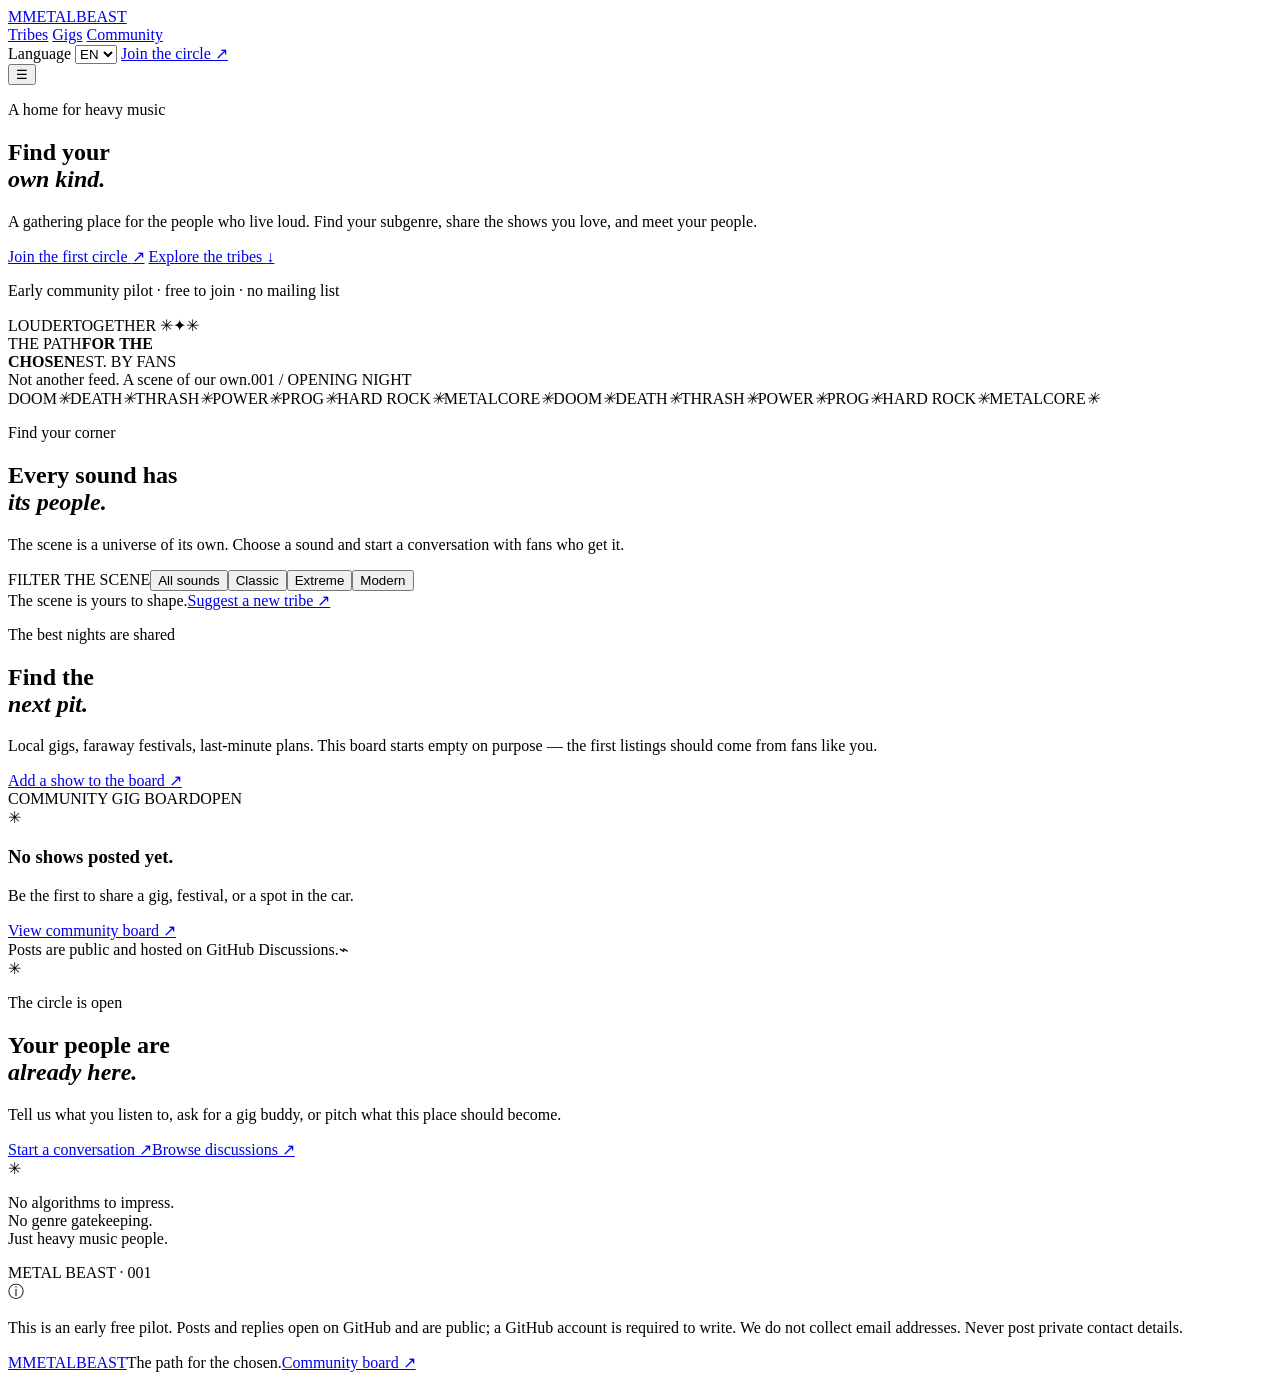
==== rock/index.html @ 9f5025ba "Add Metal Beast community pilot" ====
<!doctype html>
<html lang="en">
<head>
  <meta charset="utf-8">
  <meta name="viewport" content="width=device-width, initial-scale=1">
  <meta name="theme-color" content="#111110">
  <meta name="description" content="A home for heavy music fans. Find your subgenre, share the shows you love, and meet your people.">
  <title>Metal Beast — The Path for the Chosen</title>
  <link rel="stylesheet" href="style.css">
</head>
<body>
  <div class="grain" aria-hidden="true"></div>
  <header class="site-header">
    <a class="brand" href="#top" aria-label="Metal Beast home"><span class="brand-mark">M</span><span>METAL<span class="brand-accent">BEAST</span></span></a>
    <nav class="main-nav" aria-label="Main navigation">
      <a href="#tribes" data-i18n="navTribes">Tribes</a>
      <a href="#gigs" data-i18n="navGigs">Gigs</a>
      <a href="#board" data-i18n="navBoard">Community</a>
    </nav>
    <div class="header-actions">
      <label class="sr-only" for="language" data-i18n="languageLabel">Language</label>
      <select id="language" aria-label="Language"><option value="en">EN</option><option value="ru">RU</option><option value="es">ES</option><option value="fr">FR</option><option value="de">DE</option><option value="pt">PT</option></select>
      <a class="button button-small button-outline" href="https://github.com/shepilov56-glitch/claimkit-flight-claims-demo/discussions/new?category=general" target="_blank" rel="noopener" data-i18n="joinTop">Join the circle ↗</a>
    </div>
    <button class="menu-toggle" type="button" aria-label="Open menu" aria-expanded="false">☰</button>
  </header>

  <main id="top">
    <section class="hero section-wrap">
      <div class="hero-copy">
        <p class="eyebrow"><span class="pulse"></span><span data-i18n="eyebrow">A home for heavy music</span></p>
        <h1><span data-i18n="heroLine1">Find your</span><br><em data-i18n="heroLine2">own kind.</em></h1>
        <p class="hero-intro" data-i18n="heroIntro">A gathering place for the people who live loud. Find your subgenre, share the shows you love, and meet your people.</p>
        <div class="hero-actions">
          <a class="button button-hot" href="https://github.com/shepilov56-glitch/claimkit-flight-claims-demo/discussions/new?category=general" target="_blank" rel="noopener" data-i18n="joinButton">Join the first circle <span>↗</span></a>
          <a class="text-link" href="#tribes" data-i18n="exploreButton">Explore the tribes <span>↓</span></a>
        </div>
        <p class="micro-note" data-i18n="heroNote">Early community pilot · free to join · no mailing list</p>
      </div>
      <div class="hero-art" aria-label="Metal Beast graphic">
        <div class="art-ring ring-one"></div><div class="art-ring ring-two"></div>
        <div class="beast-face"><span class="horn horn-left"></span><span class="horn horn-right"></span><span class="eye eye-left"></span><span class="eye eye-right"></span><span class="snout"></span><span class="fang fang-left"></span><span class="fang fang-right"></span></div>
        <span class="art-word art-word-top">LOUDER</span><span class="art-word art-word-bottom">TOGETHER</span>
        <span class="art-star star-a">✳</span><span class="art-star star-b">✦</span><span class="art-star star-c">✳</span>
        <div class="art-stamp"><span>THE PATH</span><strong>FOR THE<br>CHOSEN</strong><span>EST. BY FANS</span></div>
      </div>
      <div class="hero-bottom"><span data-i18n="heroBottom">Not another feed. A scene of our own.</span><span class="hero-index">001 / OPENING NIGHT</span></div>
    </section>

    <section class="marquee" aria-label="Heavy music genres"><div class="marquee-track"><span>DOOM</span><i>✳</i><span>DEATH</span><i>✳</i><span>THRASH</span><i>✳</i><span>POWER</span><i>✳</i><span>PROG</span><i>✳</i><span>HARD ROCK</span><i>✳</i><span>METALCORE</span><i>✳</i><span>DOOM</span><i>✳</i><span>DEATH</span><i>✳</i><span>THRASH</span><i>✳</i><span>POWER</span><i>✳</i><span>PROG</span><i>✳</i><span>HARD ROCK</span><i>✳</i><span>METALCORE</span><i>✳</i></div></section>

    <section class="section-wrap tribes-section" id="tribes">
      <div class="section-heading">
        <div><p class="eyebrow" data-i18n="tribeEyebrow">Find your corner</p><h2 data-i18n="tribeTitle">Every sound has<br><em>its people.</em></h2></div>
        <p class="section-lead" data-i18n="tribeLead">The scene is a universe of its own. Choose a sound and start a conversation with fans who get it.</p>
      </div>
      <div class="filter-bar" role="group" aria-label="Filter music tribes"><span data-i18n="filterLabel">FILTER THE SCENE</span><button class="filter-chip active" data-filter="all" data-i18n="filterAll">All sounds</button><button class="filter-chip" data-filter="classic" data-i18n="filterClassic">Classic</button><button class="filter-chip" data-filter="extreme" data-i18n="filterExtreme">Extreme</button><button class="filter-chip" data-filter="modern" data-i18n="filterModern">Modern</button></div>
      <div class="tribe-grid" id="tribeGrid"></div>
      <div class="section-tail"><span data-i18n="tribeTail">The scene is yours to shape.</span><a class="text-link" href="https://github.com/shepilov56-glitch/claimkit-flight-claims-demo/discussions/new?category=ideas" target="_blank" rel="noopener" data-i18n="suggestTribe">Suggest a new tribe ↗</a></div>
    </section>

    <section class="night-section" id="gigs">
      <div class="section-wrap night-inner">
        <div class="night-copy"><p class="eyebrow eyebrow-light" data-i18n="gigEyebrow">The best nights are shared</p><h2 data-i18n="gigTitle">Find the<br><em>next pit.</em></h2><p data-i18n="gigIntro">Local gigs, faraway festivals, last-minute plans. This board starts empty on purpose — the first listings should come from fans like you.</p><a class="button button-hot" href="https://github.com/shepilov56-glitch/claimkit-flight-claims-demo/discussions/new?category=show-and-tell" target="_blank" rel="noopener" data-i18n="addGig">Add a show to the board <span>↗</span></a></div>
        <div class="gig-board"><div class="gig-board-head"><span class="live-dot"></span><span data-i18n="gigBoardTitle">COMMUNITY GIG BOARD</span><span class="board-tag" data-i18n="gigTag">OPEN</span></div><div class="empty-gig"><span class="empty-symbol">✳</span><h3 data-i18n="emptyGigTitle">No shows posted yet.</h3><p data-i18n="emptyGigText">Be the first to share a gig, festival, or a spot in the car.</p><a href="https://github.com/shepilov56-glitch/claimkit-flight-claims-demo/discussions" target="_blank" rel="noopener" data-i18n="viewBoard">View community board ↗</a></div><div class="gig-board-foot"><span data-i18n="gigFoot">Posts are public and hosted on GitHub Discussions.</span><span>⌁</span></div></div>
      </div>
    </section>

    <section class="section-wrap board-section" id="board">
      <div class="board-cta">
        <div class="board-ornament">✳</div><div class="board-copy"><p class="eyebrow" data-i18n="boardEyebrow">The circle is open</p><h2 data-i18n="boardTitle">Your people are<br><em>already here.</em></h2><p data-i18n="boardIntro">Tell us what you listen to, ask for a gig buddy, or pitch what this place should become.</p><div class="board-actions"><a class="button button-dark" href="https://github.com/shepilov56-glitch/claimkit-flight-claims-demo/discussions/new?category=general" target="_blank" rel="noopener" data-i18n="startTalk">Start a conversation ↗</a><a class="text-link text-link-light" href="https://github.com/shepilov56-glitch/claimkit-flight-claims-demo/discussions" target="_blank" rel="noopener" data-i18n="browseTalk">Browse discussions ↗</a></div></div><div class="board-aside"><div class="big-star">✳</div><p data-i18n="boardAside">No algorithms to impress.<br>No genre gatekeeping.<br>Just heavy music people.</p><span>METAL BEAST · 001</span></div>
      </div>
      <div class="privacy-note"><span>ⓘ</span><p data-i18n="privacyNote">This is an early free pilot. Posts and replies open on GitHub and are public; a GitHub account is required to write. We do not collect email addresses. Never post private contact details.</p></div>
    </section>
  </main>

  <footer class="site-footer"><a class="brand" href="#top"><span class="brand-mark">M</span><span>METAL<span class="brand-accent">BEAST</span></span></a><span data-i18n="footerLine">The path for the chosen.</span><a href="https://github.com/shepilov56-glitch/claimkit-flight-claims-demo/discussions" target="_blank" rel="noopener" data-i18n="footerCommunity">Community board ↗</a></footer>
  <script src="app.js"></script>
</body>
</html>
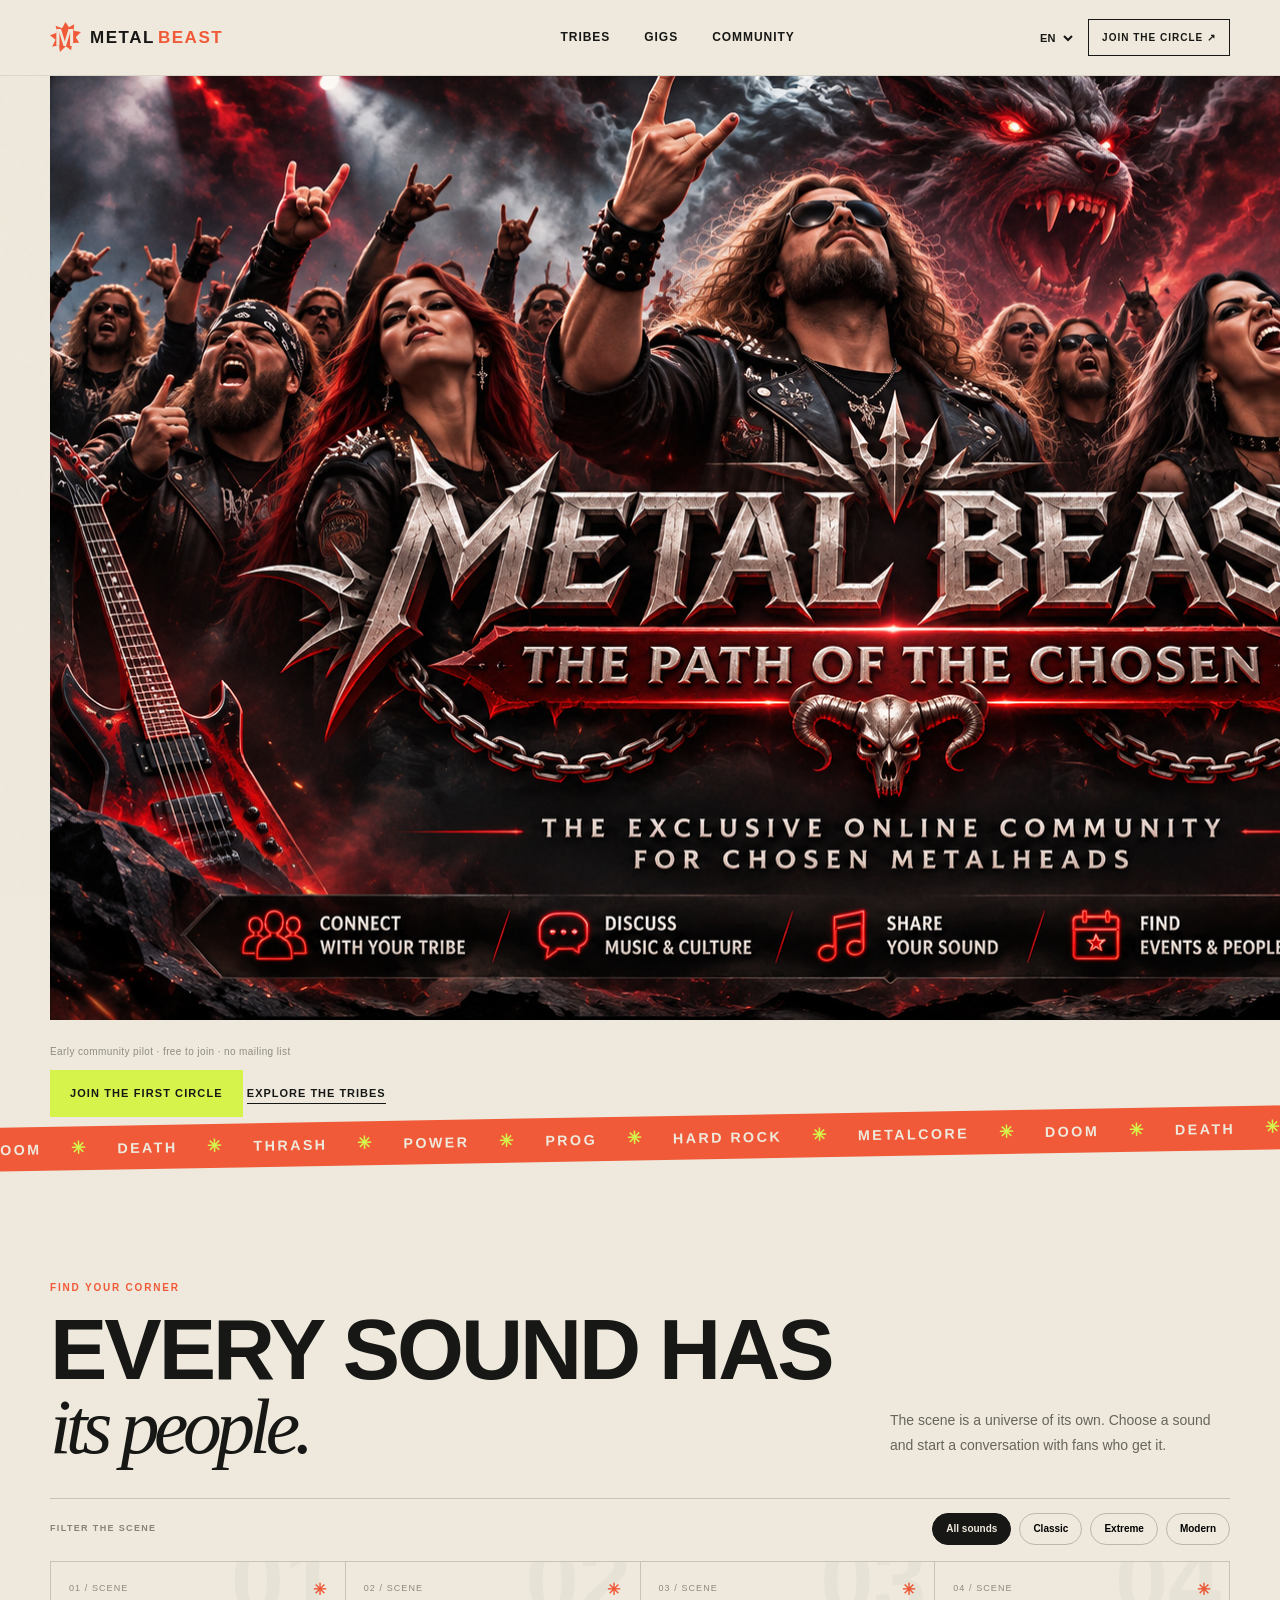
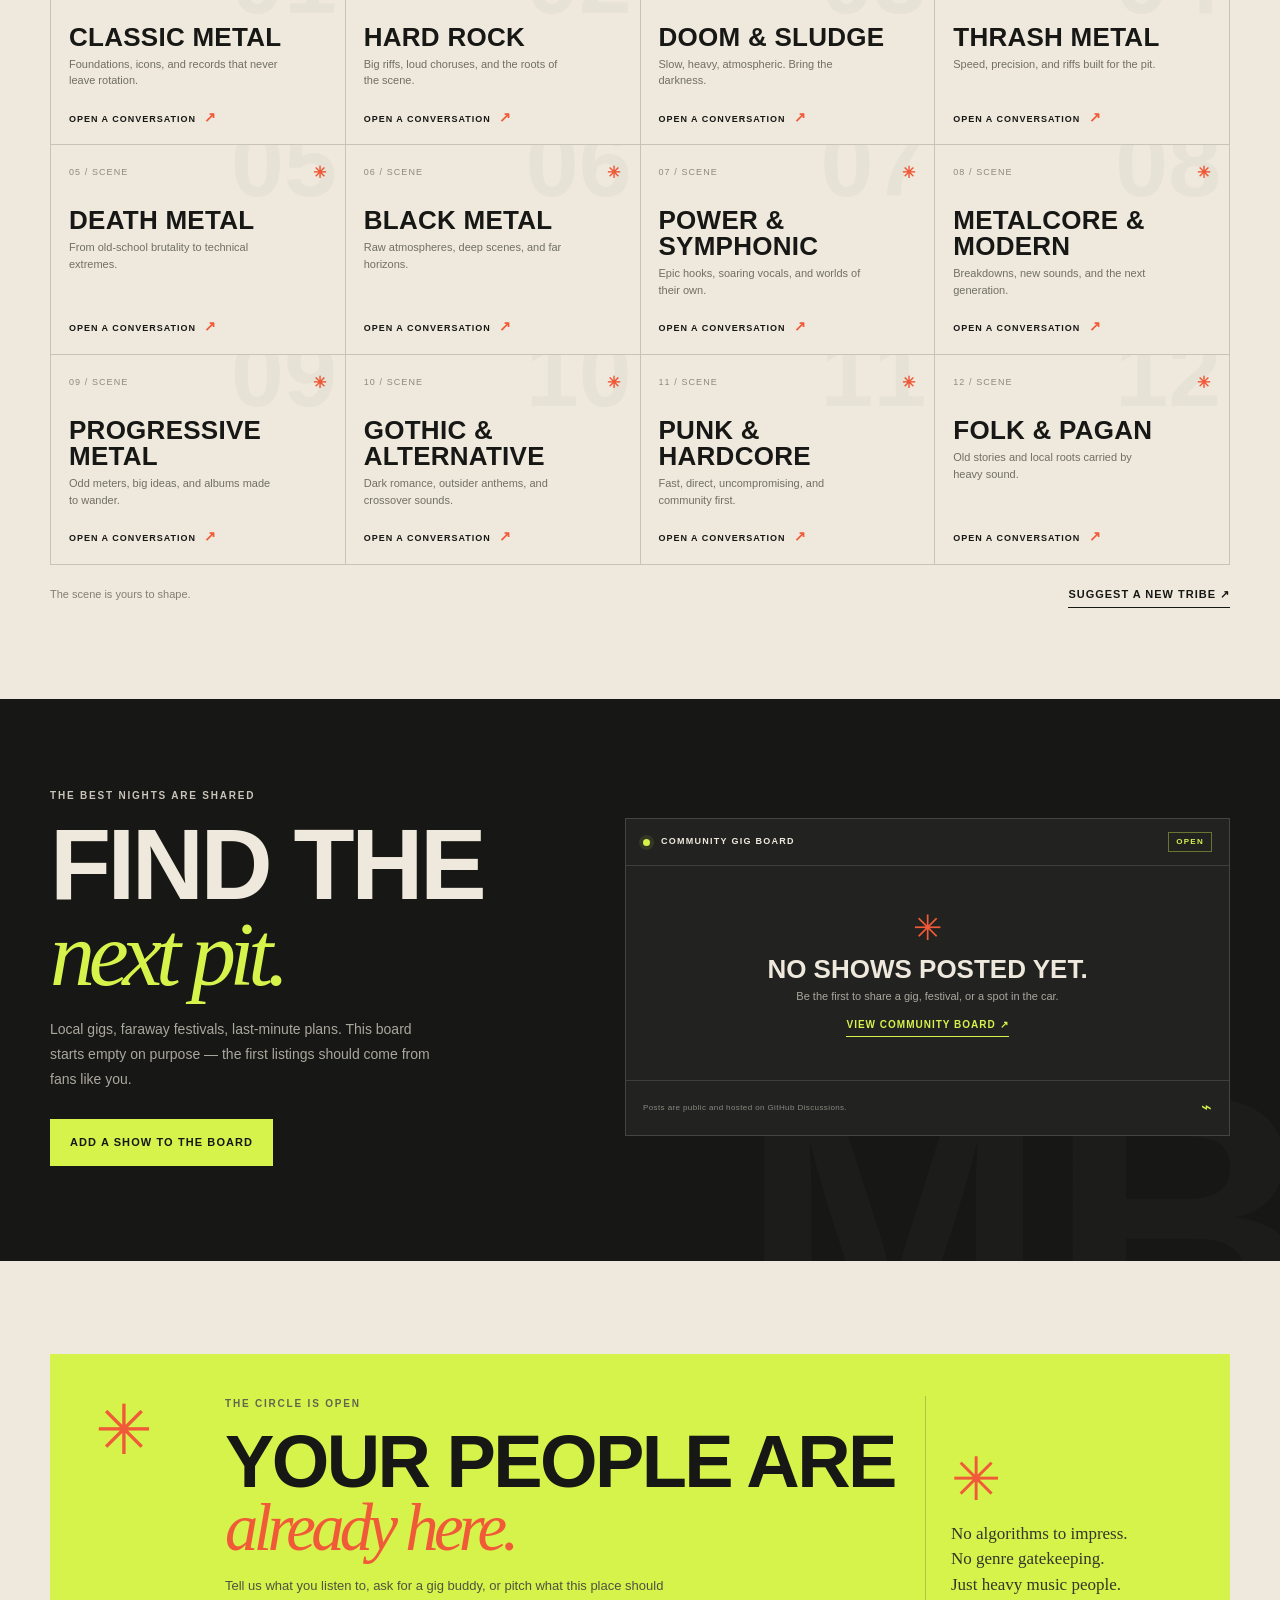
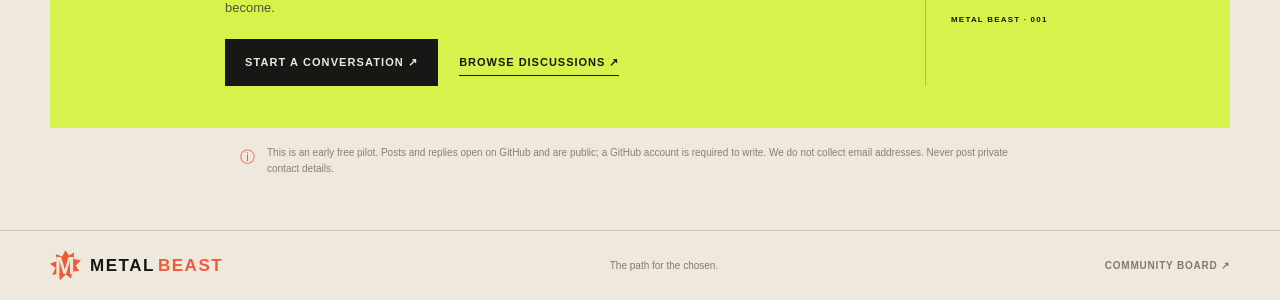
==== commit 5cee0dec: "Use Metal Beast poster on pilot page" ====
--- a/rock/index.html
+++ b/rock/index.html
@@ -26,25 +26,13 @@
   </header>
 
   <main id="top">
-    <section class="hero section-wrap">
-      <div class="hero-copy">
-        <p class="eyebrow"><span class="pulse"></span><span data-i18n="eyebrow">A home for heavy music</span></p>
-        <h1><span data-i18n="heroLine1">Find your</span><br><em data-i18n="heroLine2">own kind.</em></h1>
-        <p class="hero-intro" data-i18n="heroIntro">A gathering place for the people who live loud. Find your subgenre, share the shows you love, and meet your people.</p>
-        <div class="hero-actions">
-          <a class="button button-hot" href="https://github.com/shepilov56-glitch/claimkit-flight-claims-demo/discussions/new?category=general" target="_blank" rel="noopener" data-i18n="joinButton">Join the first circle <span>↗</span></a>
-          <a class="text-link" href="#tribes" data-i18n="exploreButton">Explore the tribes <span>↓</span></a>
-        </div>
+    <section class="hero-poster-wrap section-wrap" aria-label="Metal Beast — The Path for the Chosen">
+      <img class="hero-poster" src="assets/Металлический%20зверь_%20избранный%20путь.png" alt="Metal Beast: The Path of the Chosen — an online community for metalheads to connect, discuss music, share music, and find events." width="1672" height="944">
+      <div class="hero-poster-actions">
         <p class="micro-note" data-i18n="heroNote">Early community pilot · free to join · no mailing list</p>
+        <a class="button button-hot" href="https://github.com/shepilov56-glitch/claimkit-flight-claims-demo/discussions/new?category=general" target="_blank" rel="noopener" data-i18n="joinButton">Join the first circle <span>↗</span></a>
+        <a class="text-link" href="#tribes" data-i18n="exploreButton">Explore the tribes <span>↓</span></a>
       </div>
-      <div class="hero-art" aria-label="Metal Beast graphic">
-        <div class="art-ring ring-one"></div><div class="art-ring ring-two"></div>
-        <div class="beast-face"><span class="horn horn-left"></span><span class="horn horn-right"></span><span class="eye eye-left"></span><span class="eye eye-right"></span><span class="snout"></span><span class="fang fang-left"></span><span class="fang fang-right"></span></div>
-        <span class="art-word art-word-top">LOUDER</span><span class="art-word art-word-bottom">TOGETHER</span>
-        <span class="art-star star-a">✳</span><span class="art-star star-b">✦</span><span class="art-star star-c">✳</span>
-        <div class="art-stamp"><span>THE PATH</span><strong>FOR THE<br>CHOSEN</strong><span>EST. BY FANS</span></div>
-      </div>
-      <div class="hero-bottom"><span data-i18n="heroBottom">Not another feed. A scene of our own.</span><span class="hero-index">001 / OPENING NIGHT</span></div>
     </section>
 
     <section class="marquee" aria-label="Heavy music genres"><div class="marquee-track"><span>DOOM</span><i>✳</i><span>DEATH</span><i>✳</i><span>THRASH</span><i>✳</i><span>POWER</span><i>✳</i><span>PROG</span><i>✳</i><span>HARD ROCK</span><i>✳</i><span>METALCORE</span><i>✳</i><span>DOOM</span><i>✳</i><span>DEATH</span><i>✳</i><span>THRASH</span><i>✳</i><span>POWER</span><i>✳</i><span>PROG</span><i>✳</i><span>HARD ROCK</span><i>✳</i><span>METALCORE</span><i>✳</i></div></section>
--- a/rock/style.css
+++ b/rock/style.css
@@ -0,0 +1,5 @@
+:root{--ink:#171715;--paper:#eee9dc;--paper2:#e3ddcf;--acid:#d5f34a;--red:#f15a38;--muted:#77766f;--line:#c9c3b6;--dark:#111110;--serif:Georgia,'Times New Roman',serif;--display:'Barlow Condensed','Arial Narrow',Impact,sans-serif;--body:'DM Sans',Arial,sans-serif}
+*{box-sizing:border-box}html{scroll-behavior:smooth}body{margin:0;background:var(--paper);color:var(--ink);font:15px/1.55 var(--body),sans-serif}a{color:inherit;text-decoration:none}button,select{font:inherit}button,a,select{-webkit-tap-highlight-color:transparent}.grain{position:fixed;inset:0;pointer-events:none;z-index:10;opacity:.055;background-image:url("data:image/svg+xml,%3Csvg viewBox='0 0 180 180' xmlns='http://www.w3.org/2000/svg'%3E%3Cfilter id='n'%3E%3CfeTurbulence type='fractalNoise' baseFrequency='.86' numOctaves='3' stitchTiles='stitch'/%3E%3C/filter%3E%3Crect width='100%25' height='100%25' filter='url(%23n)' opacity='.37'/%3E%3C/svg%3E")}.section-wrap{width:min(1180px,calc(100% - 64px));margin-inline:auto}.site-header{height:76px;padding:0 max(32px,calc((100vw - 1180px)/2));display:flex;align-items:center;justify-content:space-between;border-bottom:1px solid #1b1b1718;background:var(--paper);position:relative;z-index:20}.brand{display:flex;align-items:center;gap:9px;font:800 17px/1 var(--display);letter-spacing:.09em}.brand-mark{width:31px;height:31px;display:grid;place-items:center;background:var(--red);color:var(--paper);font:900 24px/1 var(--display);clip-path:polygon(50% 0,61% 17%,78% 7%,76% 28%,100% 32%,83% 49%,94% 67%,72% 68%,68% 91%,51% 78%,32% 97%,29% 75%,7% 80%,18% 57%,0 43%,24% 34%,18% 12%,39% 20%)}.brand-accent{color:var(--red);margin-left:3px}.main-nav{display:flex;align-items:center;gap:34px;margin-left:100px}.main-nav a{font-size:12px;font-weight:700;letter-spacing:.08em;text-transform:uppercase;transition:color .18s}.main-nav a:hover,.text-link:hover{color:var(--red)}.header-actions{display:flex;align-items:center;gap:12px}.header-actions select{border:0;background:transparent;color:var(--ink);font-size:11px;font-weight:700;padding:7px 4px;cursor:pointer}.button{display:inline-flex;align-items:center;justify-content:center;gap:14px;font-size:11px;font-weight:800;letter-spacing:.1em;text-transform:uppercase;padding:15px 20px;transition:transform .18s,background .18s,color .18s}.button:hover{transform:translateY(-2px)}.button-small{padding:10px 13px;font-size:10px}.button-outline{border:1px solid var(--ink)}.button-outline:hover{background:var(--ink);color:var(--paper)}.button-hot{background:var(--acid);color:var(--ink)}.button-hot:hover{background:#e3ff56}.button-dark{background:var(--ink);color:var(--paper)}.button-dark:hover{background:var(--red);color:#fff}.button span{font-size:17px;line-height:0}.menu-toggle{display:none;border:0;background:transparent;font-size:22px}.hero{position:relative;min-height:570px;padding:91px 0 58px;display:grid;grid-template-columns:1.03fr .97fr;align-items:center}.hero-copy{position:relative;z-index:2}.eyebrow{margin:0 0 18px;font-size:10px;font-weight:800;letter-spacing:.18em;text-transform:uppercase;color:#57574f;display:flex;align-items:center;gap:9px}.pulse,.live-dot{display:inline-block;width:8px;height:8px;border-radius:50%;background:var(--red);box-shadow:0 0 0 4px #f15a3820}.hero h1,.section-heading h2,.night-copy h2,.board-copy h2{font:800 clamp(70px,9vw,132px)/.82 var(--display);letter-spacing:-.035em;text-transform:uppercase;margin:0}.hero h1 em,.section-heading h2 em,.night-copy h2 em,.board-copy h2 em{font-family:var(--serif);font-size:.9em;font-weight:400;text-transform:none;letter-spacing:-.07em}.hero-intro{max-width:470px;margin:25px 0 0;color:#57574f;font-size:16px;line-height:1.7}.hero-actions{display:flex;align-items:center;gap:25px;margin-top:29px}.text-link{font-size:11px;font-weight:800;letter-spacing:.09em;text-transform:uppercase;border-bottom:1px solid currentColor;padding:4px 0;transition:color .18s}.text-link span{color:var(--red);margin-left:7px;font-size:16px}.micro-note{font-size:10px;color:#8f8b80;margin-top:18px;letter-spacing:.04em}.hero-art{height:430px;position:relative;display:grid;place-items:center;overflow:hidden}.hero-art:before{content:"";position:absolute;width:350px;height:350px;border-radius:50%;background:var(--acid);top:40px;left:50%;transform:translateX(-50%)}.art-ring{position:absolute;border:1px solid #17171538;border-radius:50%;left:50%;top:50%;transform:translate(-50%,-50%);z-index:1}.ring-one{width:404px;height:404px}.ring-two{width:450px;height:450px;border-style:dashed}.beast-face{width:210px;height:220px;position:relative;z-index:3;background:var(--ink);clip-path:polygon(11% 9%,31% 17%,39% 5%,50% 18%,65% 4%,72% 17%,90% 10%,86% 38%,97% 50%,86% 62%,83% 84%,65% 80%,50% 97%,37% 81%,17% 86%,16% 65%,3% 52%,14% 39%);transform:rotate(-3deg);filter:drop-shadow(9px 10px 0 #f15a38)}.horn{position:absolute;z-index:2;top:20px;width:52px;height:97px;background:var(--ink);clip-path:polygon(0 0,100% 45%,42% 100%)}.horn-left{left:31%;transform:rotate(-40deg)}.horn-right{right:20%;transform:scaleX(-1) rotate(-49deg)}.eye{position:absolute;top:89px;width:12px;height:20px;background:var(--acid);border-radius:50% 50% 40% 40%;transform:rotate(16deg)}.eye-left{left:63px}.eye-right{right:62px}.snout{position:absolute;left:50%;top:123px;width:47px;height:36px;border:4px solid var(--paper);border-radius:50% 50% 42% 42%;transform:translateX(-50%)}.fang{position:absolute;top:156px;width:0;height:0;border-left:9px solid transparent;border-right:9px solid transparent;border-top:25px solid var(--paper)}.fang-left{left:70px}.fang-right{right:70px}.art-word{position:absolute;z-index:4;font:800 15px var(--display);letter-spacing:.25em}.art-word-top{top:27px;right:40px;transform:rotate(8deg)}.art-word-bottom{bottom:32px;left:8px;transform:rotate(-7deg)}.art-star{position:absolute;color:var(--red);z-index:4;font-size:24px}.star-a{top:88px;left:12%}.star-b{bottom:89px;right:12%;font-size:32px}.star-c{top:50%;right:5%;font-size:16px}.art-stamp{position:absolute;z-index:4;bottom:31px;right:49px;width:93px;height:93px;border:1px solid var(--ink);border-radius:50%;display:flex;flex-direction:column;align-items:center;justify-content:center;text-align:center;transform:rotate(10deg);background:var(--paper);line-height:1.05}.art-stamp span{font:700 7px var(--body);letter-spacing:.12em}.art-stamp strong{font:800 15px/.9 var(--display);margin:5px 0}.hero-bottom{grid-column:1/-1;display:flex;justify-content:space-between;border-top:1px solid var(--line);padding-top:14px;margin-top:17px;color:#858176;font-size:10px;letter-spacing:.13em;text-transform:uppercase}.hero-index{font-weight:700}.marquee{overflow:hidden;background:var(--red);color:var(--paper);height:43px;display:flex;align-items:center;transform:rotate(-1deg) scale(1.02);margin:0 0 75px}.marquee-track{display:flex;align-items:center;gap:29px;white-space:nowrap;animation:scroll 32s linear infinite;font:800 14px var(--display);letter-spacing:.17em}.marquee-track i{font-style:normal;color:var(--acid);font-size:17px}@keyframes scroll{to{transform:translateX(-50%)}}.tribes-section{padding:45px 0 91px}.section-heading{display:flex;align-items:end;justify-content:space-between;gap:45px;margin-bottom:37px}.section-heading h2,.night-copy h2,.board-copy h2{font-size:clamp(55px,7vw,86px);line-height:.86}.section-heading .eyebrow{color:var(--red)}.section-lead{max-width:340px;color:#68655c;font-size:14px;line-height:1.75;margin:0 0 4px}.filter-bar{display:flex;align-items:center;gap:8px;flex-wrap:wrap;border-top:1px solid var(--line);padding:14px 0 16px}.filter-bar>span{font-size:9px;font-weight:800;letter-spacing:.15em;margin-right:auto;color:#878276}.filter-chip{border:1px solid #bdb8aa;border-radius:99px;background:transparent;padding:7px 13px;font-size:10px;font-weight:700;cursor:pointer;transition:.2s}.filter-chip.active,.filter-chip:hover{background:var(--ink);border-color:var(--ink);color:var(--paper)}.tribe-grid{display:grid;grid-template-columns:repeat(4,1fr);border-top:1px solid var(--line);border-left:1px solid var(--line)}.tribe-card{min-height:174px;padding:18px 18px 16px;border-right:1px solid var(--line);border-bottom:1px solid var(--line);display:flex;flex-direction:column;position:relative;transition:background .2s;overflow:hidden}.tribe-card:before{content:attr(data-number);position:absolute;right:8px;top:-24px;font:900 95px/.9 var(--display);color:#17171508;transition:color .2s}.tribe-card:hover{background:var(--acid)}.tribe-card:hover:before{color:#17171512}.tribe-card[hidden]{display:none}.tribe-top{display:flex;justify-content:space-between;align-items:center;font-size:9px;letter-spacing:.12em;color:#8e897e;text-transform:uppercase}.tribe-glyph{font:800 16px var(--display);color:var(--red)}.tribe-card h3{font:800 26px/1 var(--display);text-transform:uppercase;letter-spacing:.01em;margin:25px 0 6px;position:relative}.tribe-card p{font-size:11px;color:#716e64;margin:0;line-height:1.5;max-width:210px}.tribe-card a{margin-top:auto;padding-top:18px;font-size:9px;font-weight:800;letter-spacing:.11em;text-transform:uppercase;position:relative;width:max-content}.tribe-card a span{color:var(--red);font-size:14px;padding-left:5px}.section-tail{display:flex;align-items:center;justify-content:space-between;padding-top:17px;font-size:11px;color:#827e74}.section-tail .text-link{color:var(--ink)}.night-section{background:var(--ink);color:var(--paper);padding:89px 0 95px;position:relative;overflow:hidden}.night-section:after{content:"MB";position:absolute;right:-35px;bottom:-110px;font:900 370px/.8 var(--display);color:#ffffff06;pointer-events:none}.night-inner{display:grid;grid-template-columns:.9fr 1.1fr;gap:80px;align-items:center;position:relative;z-index:1}.eyebrow-light{color:#c8c4b9}.night-copy h2{font-size:clamp(65px,8vw,100px)}.night-copy h2 em{color:var(--acid)}.night-copy>p:not(.eyebrow){max-width:380px;color:#aaa79d;font-size:14px;line-height:1.8;margin:23px 0 27px}.gig-board{background:#222220;border:1px solid #ffffff27;min-height:300px}.gig-board-head,.gig-board-foot{display:flex;align-items:center;gap:11px;padding:13px 17px;border-bottom:1px solid #ffffff20;font-size:9px;font-weight:800;letter-spacing:.14em}.live-dot{width:7px;height:7px;background:var(--acid);box-shadow:0 0 0 4px #d5f34a19}.board-tag{margin-left:auto;color:var(--acid);border:1px solid #d5f34a66;padding:3px 7px;font-size:8px}.empty-gig{min-height:214px;display:flex;flex-direction:column;align-items:center;justify-content:center;text-align:center;padding:24px}.empty-symbol{font-size:35px;color:var(--red);line-height:1}.empty-gig h3{font:800 26px var(--display);text-transform:uppercase;margin:9px 0 3px}.empty-gig p{max-width:300px;color:#aaa79d;font-size:11px;line-height:1.6;margin:0 0 12px}.empty-gig a{font-size:10px;font-weight:800;letter-spacing:.1em;text-transform:uppercase;color:var(--acid);border-bottom:1px solid var(--acid);padding-bottom:3px}.gig-board-foot{border-top:1px solid #ffffff20;border-bottom:0;justify-content:space-between;color:#89877f;font-size:8px;font-weight:500;letter-spacing:.05em}.gig-board-foot span:last-child{font-size:18px;color:var(--acid)}.board-section{padding:93px 0 53px}.board-cta{background:var(--acid);min-height:336px;display:grid;grid-template-columns:110px 1fr 260px;gap:20px;padding:42px 45px;position:relative;overflow:hidden}.board-ornament{font-size:69px;color:var(--red);line-height:1}.board-copy .eyebrow{color:#606650}.board-copy h2{font-size:clamp(50px,6vw,74px)}.board-copy h2 em{color:var(--red)}.board-copy>p:not(.eyebrow){max-width:440px;margin:18px 0 20px;color:#505340;font-size:13px;line-height:1.7}.board-actions{display:flex;align-items:center;gap:21px}.text-link-light{color:var(--ink)}.board-aside{border-left:1px solid #17171536;padding:0 0 0 25px;align-self:stretch;display:flex;flex-direction:column;justify-content:center}.big-star{font:60px/.8 var(--display);color:var(--red)}.board-aside p{font:17px/1.5 var(--serif);color:#33372a}.board-aside span{font-size:8px;letter-spacing:.15em;font-weight:800}.privacy-note{display:flex;gap:12px;align-items:flex-start;max-width:800px;margin:17px auto 0;color:#858176;font-size:10px;line-height:1.6}.privacy-note span{font-size:15px;color:var(--red)}.privacy-note p{margin:0}.site-footer{border-top:1px solid var(--line);padding:19px max(32px,calc((100vw - 1180px)/2));display:flex;align-items:center;justify-content:space-between;color:#7f7b72;font-size:10px}.site-footer .brand{color:var(--ink)}.site-footer>a:last-child{font-weight:800;letter-spacing:.08em;text-transform:uppercase}.sr-only{position:absolute;width:1px;height:1px;padding:0;margin:-1px;overflow:hidden;clip:rect(0,0,0,0);white-space:nowrap;border:0}
+@media(max-width:900px){.main-nav{margin-left:0;gap:20px}.hero{min-height:515px;padding-top:60px}.hero-art{transform:scale(.88)}.tribe-grid{grid-template-columns:repeat(3,1fr)}.night-inner{gap:38px}.board-cta{grid-template-columns:70px 1fr 210px;padding:35px 30px}.board-actions{gap:14px}}
+@media(max-width:650px){.section-wrap{width:min(100% - 36px,500px)}.site-header{height:65px;padding:0 18px}.site-header>.brand{font-size:15px}.brand-mark{width:28px;height:28px}.main-nav{display:none;position:absolute;top:64px;left:0;right:0;padding:16px 20px;background:var(--paper);border-bottom:1px solid var(--line);flex-direction:column;align-items:flex-start;gap:17px}.main-nav.open{display:flex}.header-actions{margin-left:auto;margin-right:12px}.header-actions .button{display:none}.header-actions select{font-size:10px}.menu-toggle{display:block}.hero{display:flex;flex-direction:column;align-items:stretch;min-height:auto;padding:61px 0 30px}.hero h1{font-size:clamp(70px,19vw,104px)}.hero-intro{font-size:14px;max-width:420px}.hero-actions{gap:17px;flex-wrap:wrap}.hero-art{height:345px;transform:none;margin:22px -12px 0}.hero-art:before{width:275px;height:275px;top:34px}.ring-one{width:320px;height:320px}.ring-two{width:350px;height:350px}.beast-face{transform:scale(.8) rotate(-3deg)}.art-word-top{right:8px;top:19px}.art-word-bottom{left:1px;bottom:13px}.art-stamp{right:20px;bottom:15px;transform:scale(.82) rotate(10deg)}.star-a{left:7%;top:66px}.star-b{right:5%;bottom:70px}.hero-bottom{margin-top:4px;font-size:8px;letter-spacing:.08em}.marquee{margin-bottom:45px}.marquee-track{gap:21px;font-size:12px}.tribes-section{padding:28px 0 58px}.section-heading{display:block;margin-bottom:26px}.section-heading h2,.night-copy h2,.board-copy h2{font-size:clamp(53px,15vw,76px)}.section-lead{margin-top:18px;font-size:13px}.filter-bar{gap:6px}.filter-bar>span{width:100%;margin:0 0 3px}.filter-chip{padding:6px 10px;font-size:9px}.tribe-grid{grid-template-columns:repeat(2,1fr)}.tribe-card{min-height:162px;padding:13px}.tribe-card h3{font-size:22px;margin-top:20px}.tribe-card p{font-size:10px}.section-tail{gap:15px;align-items:flex-start;font-size:9px}.section-tail .text-link{font-size:9px;text-align:right}.night-section{padding:60px 0}.night-inner{grid-template-columns:1fr;gap:33px}.night-copy>p:not(.eyebrow){font-size:13px}.gig-board{min-height:270px}.board-section{padding:60px 0 40px}.board-cta{display:block;padding:26px 22px 29px}.board-ornament{font-size:42px;margin-bottom:12px}.board-copy h2{font-size:clamp(49px,13vw,67px)}.board-copy>p:not(.eyebrow){font-size:12px}.board-actions{align-items:flex-start;flex-direction:column;gap:14px}.board-actions .button{width:100%}.board-aside{border-left:0;border-top:1px solid #17171536;margin-top:27px;padding:19px 0 0}.big-star{font-size:44px}.board-aside p{font-size:15px;margin:8px 0}.site-footer{padding:17px 18px;gap:11px;flex-wrap:wrap}.site-footer .brand{font-size:14px}.site-footer>span{font-size:9px}.site-footer>a:last-child{font-size:8px}}
+@media(prefers-reduced-motion:reduce){*,*::before,*::after{scroll-behavior:auto!important;animation-duration:.01ms!important;animation-iteration-count:1!important;transition-duration:.01ms!important}}
